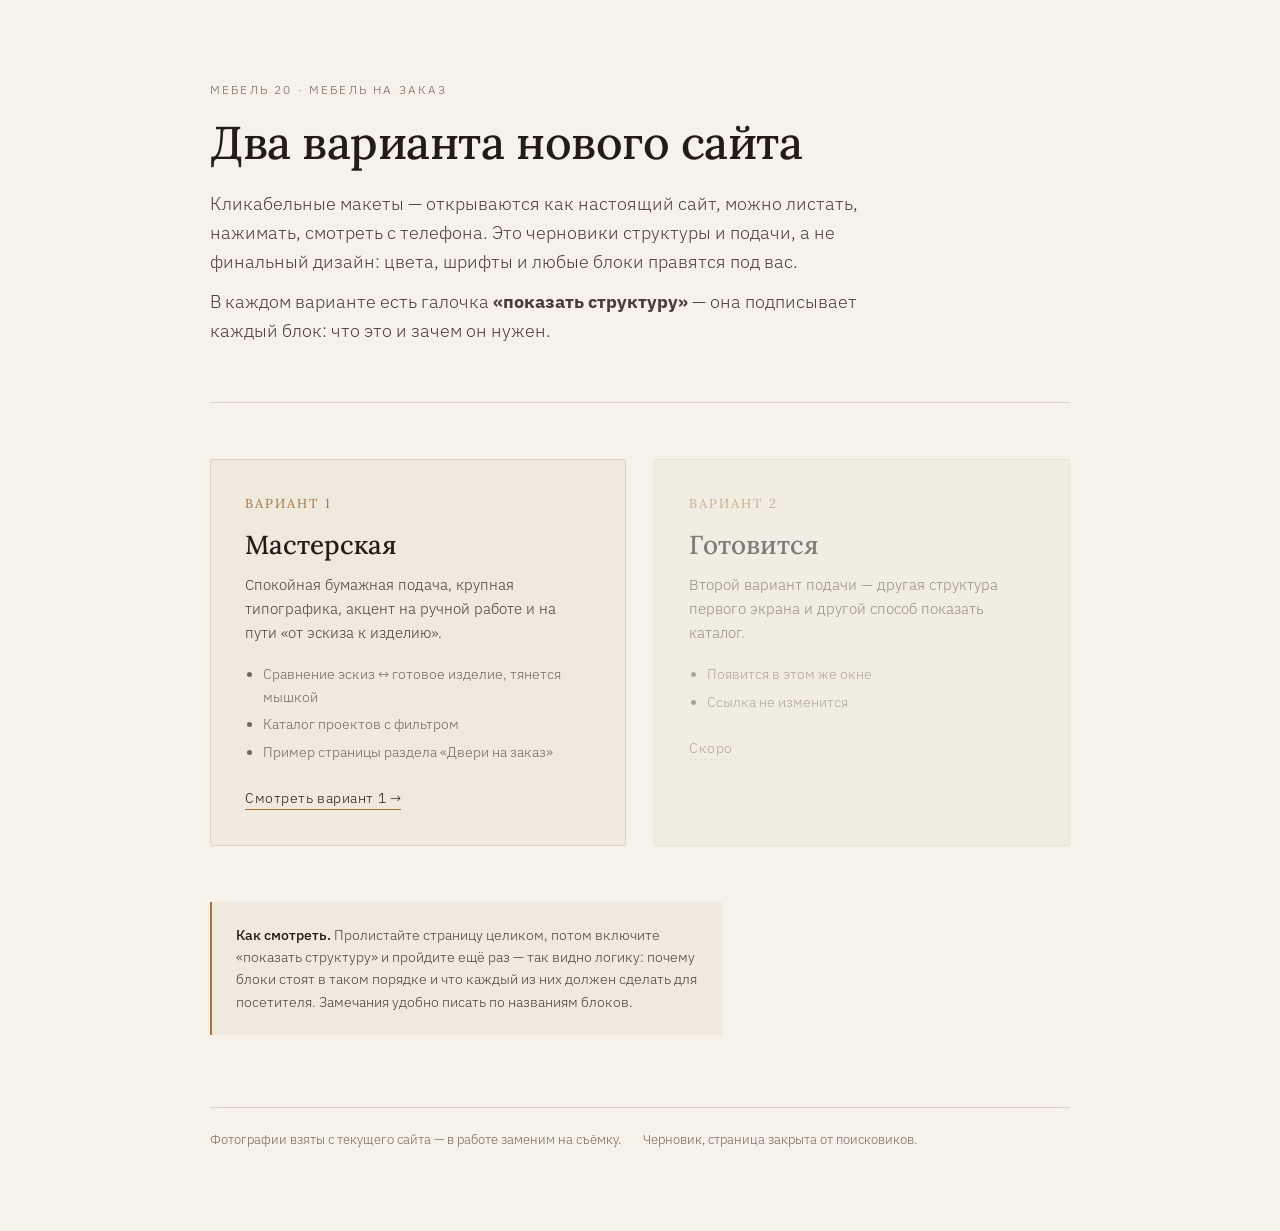
==== index.html @ a3d63a3e "Вариант 1 прототипа и страница выбора" ====
<!doctype html>
<html lang="ru">
<meta charset="utf-8">
<meta name="viewport" content="width=device-width, initial-scale=1">
<meta name="robots" content="noindex, nofollow">
<title>Мебель 20 — варианты нового сайта</title>
<link rel="stylesheet" href="https://fonts.googleapis.com/css2?family=Lora:ital,wght@0,400;0,500;0,600;1,400&family=IBM+Plex+Sans:wght@300;400;500;600&display=swap">
<style>
:root{
  --paper:#F6F2EA; --paper-2:#EFE9DE; --ink:#221B16; --ink-soft:#4A3F37;
  --muted:#736657; --line:#DCD3C4; --wood:#A9743F;
  --f-display:'Lora',Georgia,'Times New Roman',serif;
  --f-text:'IBM Plex Sans',-apple-system,Segoe UI,Roboto,sans-serif;
}
*{box-sizing:border-box}
body{margin:0;background:var(--paper);color:var(--ink);font-family:var(--f-text);
  font-weight:300;-webkit-font-smoothing:antialiased;line-height:1.6}
.wrap{max-width:940px;margin:0 auto;padding:clamp(32px,7vw,80px) clamp(20px,5vw,40px)}
.eyebrow{font-size:12px;letter-spacing:.18em;text-transform:uppercase;color:var(--muted);margin:0 0 18px}
h1{font-family:var(--f-display);font-weight:500;font-size:clamp(30px,5.5vw,46px);
  line-height:1.15;margin:0 0 20px;letter-spacing:-.01em}
.lead{font-size:clamp(15px,2.2vw,18px);color:var(--ink-soft);max-width:62ch;margin:0 0 12px}
.rule{height:1px;background:var(--line);margin:clamp(32px,6vw,56px) 0}
.cards{display:grid;grid-template-columns:repeat(auto-fit,minmax(300px,1fr));gap:clamp(16px,3vw,28px)}
.card{display:block;text-decoration:none;color:inherit;background:var(--paper-2);
  border:1px solid var(--line);border-radius:2px;padding:clamp(24px,4vw,34px);
  transition:transform .25s ease,box-shadow .25s ease,border-color .25s ease}
.card:hover{transform:translateY(-3px);box-shadow:0 14px 34px rgba(34,27,22,.10);border-color:var(--wood)}
.card .num{font-family:var(--f-display);font-size:13px;letter-spacing:.16em;
  text-transform:uppercase;color:var(--wood);display:block;margin-bottom:14px}
.card h2{font-family:var(--f-display);font-weight:500;font-size:clamp(21px,3vw,26px);margin:0 0 12px;line-height:1.25}
.card p{margin:0 0 18px;color:var(--ink-soft);font-size:15px}
.card ul{margin:0 0 22px;padding-left:18px;color:var(--muted);font-size:14px}
.card li{margin-bottom:5px}
.go{font-size:14px;letter-spacing:.04em;color:var(--ink);border-bottom:1px solid var(--wood);padding-bottom:2px}
.card.soon{opacity:.55;pointer-events:none}
.card.soon .go{color:var(--muted);border-bottom-style:dashed;border-color:var(--line)}
.note{margin-top:clamp(32px,6vw,56px);padding:22px 24px;border-left:2px solid var(--wood);
  background:var(--paper-2);font-size:14px;color:var(--ink-soft);max-width:64ch}
.note strong{font-weight:500;color:var(--ink)}
footer{margin-top:clamp(40px,7vw,72px);padding-top:22px;border-top:1px solid var(--line);
  font-size:13px;color:var(--muted);display:flex;flex-wrap:wrap;gap:8px 22px}
@media (prefers-reduced-motion:reduce){.card{transition:none}.card:hover{transform:none}}
</style>

<div class="wrap">
  <p class="eyebrow">Мебель 20 · мебель на заказ</p>
  <h1>Два варианта нового сайта</h1>
  <p class="lead">Кликабельные макеты — открываются как настоящий сайт, можно листать,
     нажимать, смотреть с телефона. Это черновики структуры и подачи, а не финальный
     дизайн: цвета, шрифты и любые блоки правятся под вас.</p>
  <p class="lead">В каждом варианте есть галочка <strong>«показать структуру»</strong> —
     она подписывает каждый блок: что это и зачем он нужен.</p>

  <div class="rule"></div>

  <div class="cards">
    <a class="card" href="v1/">
      <span class="num">Вариант 1</span>
      <h2>Мастерская</h2>
      <p>Спокойная бумажная подача, крупная типографика, акцент на ручной работе
         и на пути «от эскиза к изделию».</p>
      <ul>
        <li>Сравнение эскиз ↔ готовое изделие, тянется мышкой</li>
        <li>Каталог проектов с фильтром</li>
        <li>Пример страницы раздела «Двери на заказ»</li>
      </ul>
      <span class="go">Смотреть вариант 1 →</span>
    </a>

    <div class="card soon">
      <span class="num">Вариант 2</span>
      <h2>Готовится</h2>
      <p>Второй вариант подачи — другая структура первого экрана и другой способ
         показать каталог.</p>
      <ul>
        <li>Появится в этом же окне</li>
        <li>Ссылка не изменится</li>
      </ul>
      <span class="go">Скоро</span>
    </div>
  </div>

  <div class="note">
    <strong>Как смотреть.</strong> Пролистайте страницу целиком, потом включите
    «показать структуру» и пройдите ещё раз — так видно логику: почему блоки
    стоят в таком порядке и что каждый из них должен сделать для посетителя.
    Замечания удобно писать по названиям блоков.
  </div>

  <footer>
    <span>Фотографии взяты с текущего сайта — в работе заменим на съёмку.</span>
    <span>Черновик, страница закрыта от поисковиков.</span>
  </footer>
</div>
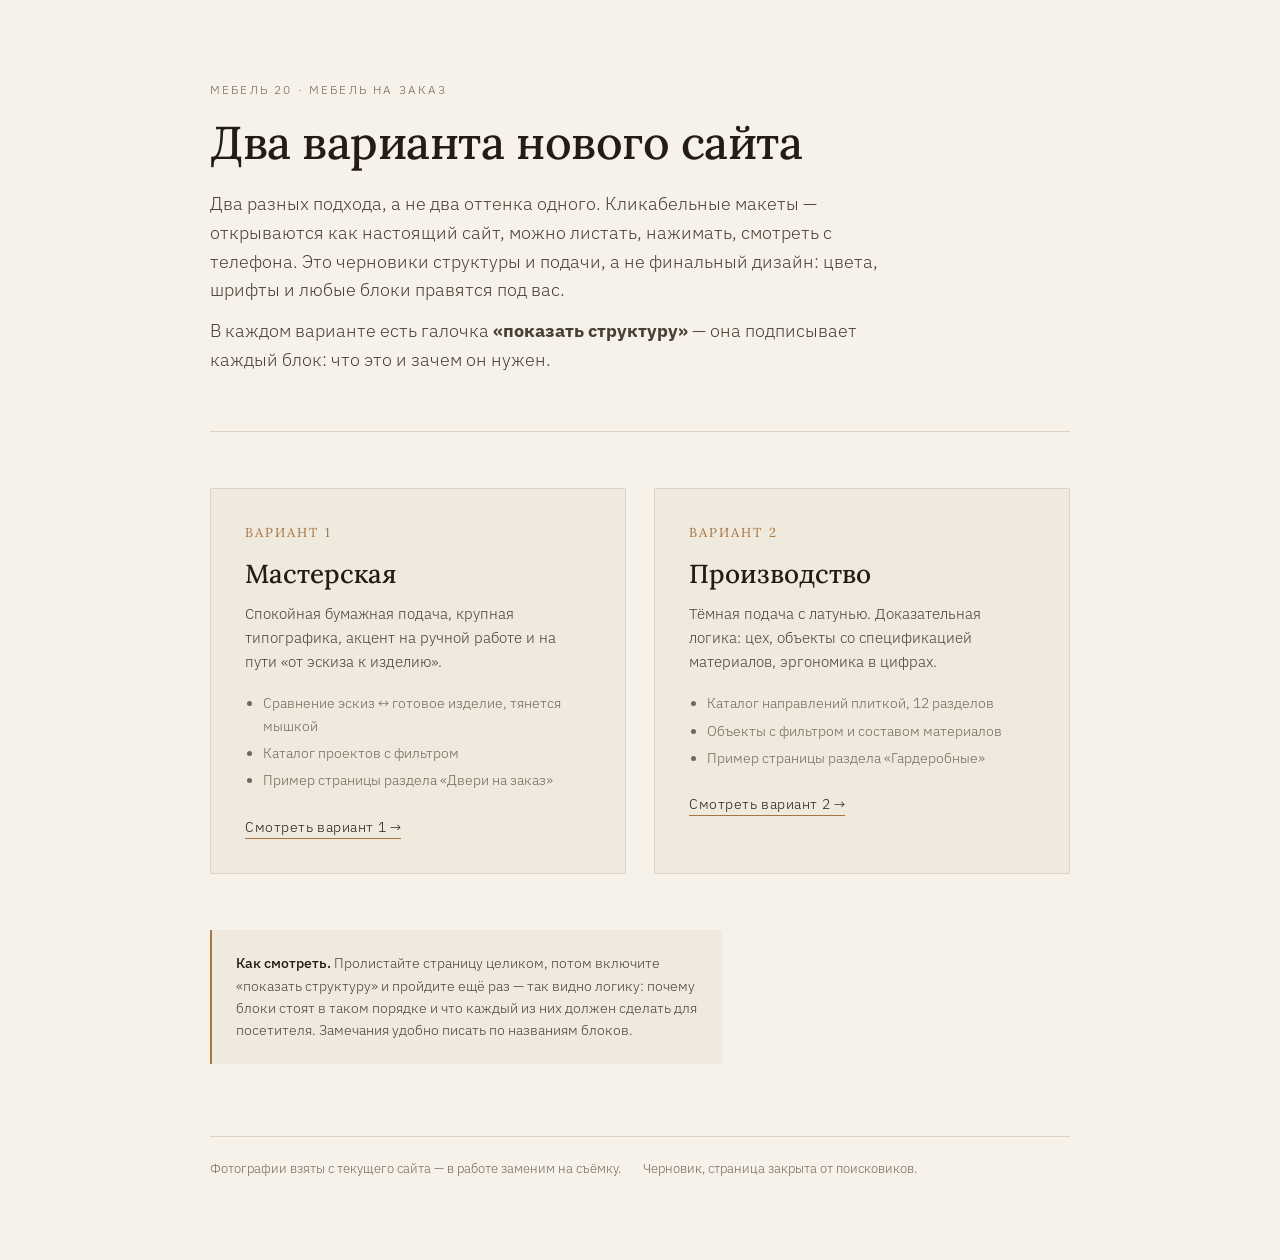
==== commit 9e2bd021: "Вариант 2 «Производство»: тёмная подача, каталог из 12 направлений, объекты со спецификацией, эргоно" ====
--- a/index.html
+++ b/index.html
@@ -46,7 +46,7 @@
 <div class="wrap">
   <p class="eyebrow">Мебель 20 · мебель на заказ</p>
   <h1>Два варианта нового сайта</h1>
-  <p class="lead">Кликабельные макеты — открываются как настоящий сайт, можно листать,
+  <p class="lead">Два разных подхода, а не два оттенка одного. Кликабельные макеты — открываются как настоящий сайт, можно листать,
      нажимать, смотреть с телефона. Это черновики структуры и подачи, а не финальный
      дизайн: цвета, шрифты и любые блоки правятся под вас.</p>
   <p class="lead">В каждом варианте есть галочка <strong>«показать структуру»</strong> —
@@ -68,17 +68,18 @@
       <span class="go">Смотреть вариант 1 →</span>
     </a>
 
-    <div class="card soon">
+    <a class="card" href="v2/">
       <span class="num">Вариант 2</span>
-      <h2>Готовится</h2>
-      <p>Второй вариант подачи — другая структура первого экрана и другой способ
-         показать каталог.</p>
+      <h2>Производство</h2>
+      <p>Тёмная подача с латунью. Доказательная логика: цех, объекты со спецификацией
+         материалов, эргономика в цифрах.</p>
       <ul>
-        <li>Появится в этом же окне</li>
-        <li>Ссылка не изменится</li>
+        <li>Каталог направлений плиткой, 12 разделов</li>
+        <li>Объекты с фильтром и составом материалов</li>
+        <li>Пример страницы раздела «Гардеробные»</li>
       </ul>
-      <span class="go">Скоро</span>
-    </div>
+      <span class="go">Смотреть вариант 2 →</span>
+    </a>
   </div>
 
   <div class="note">
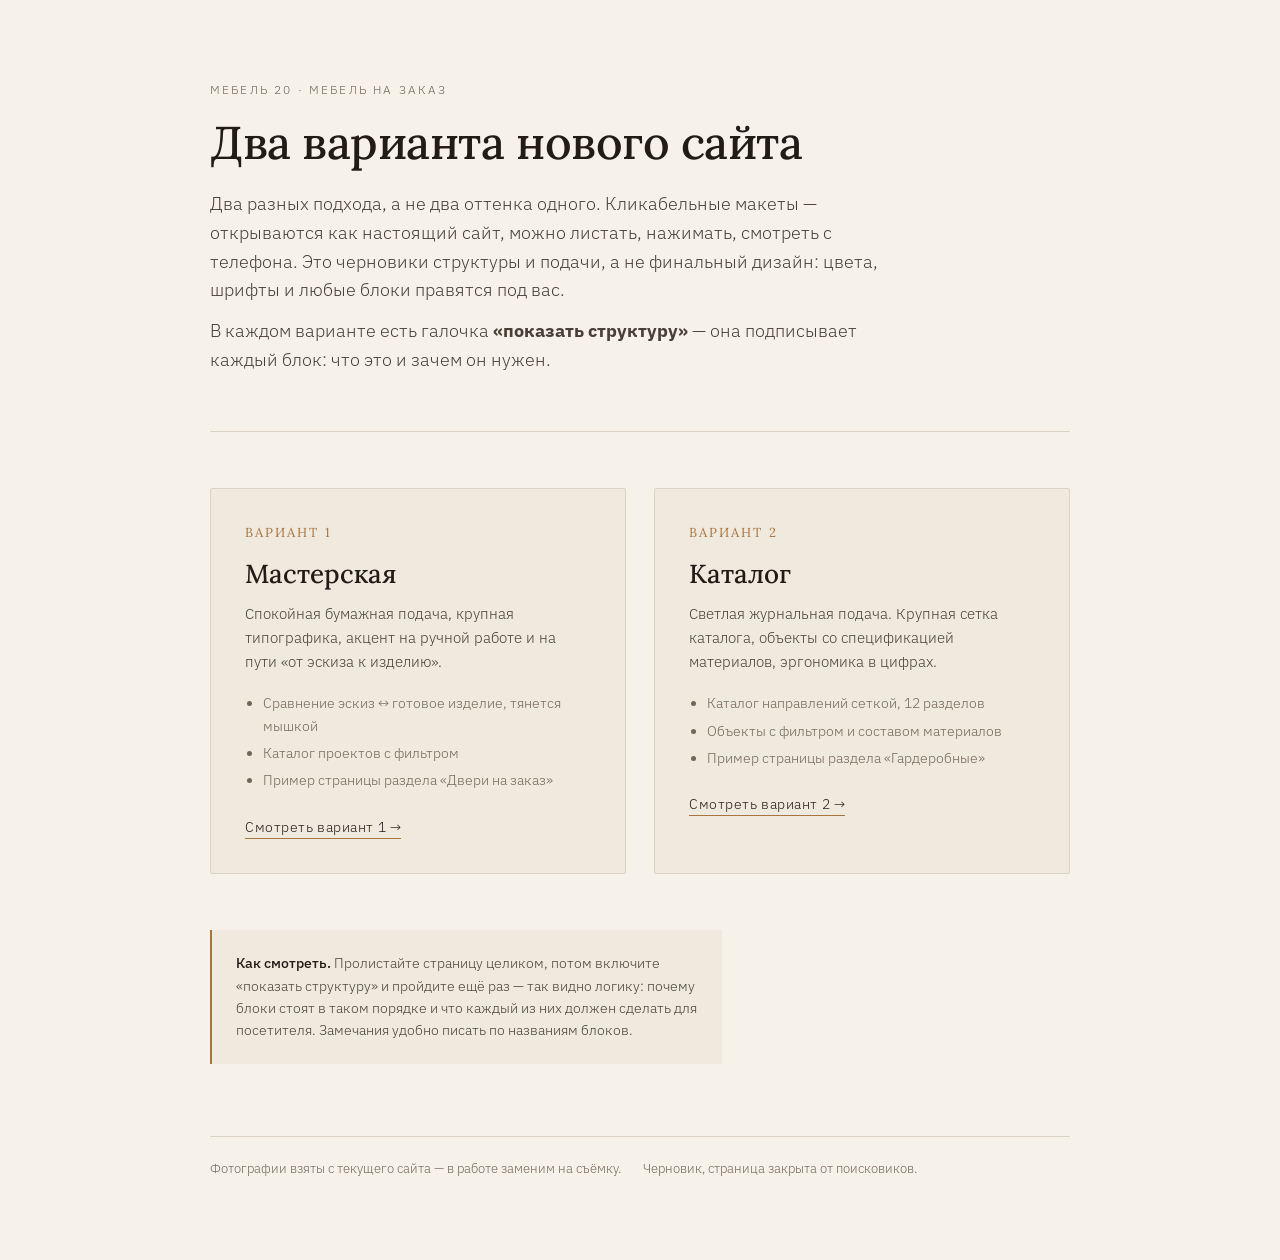
==== commit a4e41d7d: "Вариант 2 переделан: светлая журнальная подача вместо тёмной, шрифт Golos Text, зелёный акцент, ката" ====
--- a/index.html
+++ b/index.html
@@ -70,11 +70,11 @@
 
     <a class="card" href="v2/">
       <span class="num">Вариант 2</span>
-      <h2>Производство</h2>
-      <p>Тёмная подача с латунью. Доказательная логика: цех, объекты со спецификацией
+      <h2>Каталог</h2>
+      <p>Светлая журнальная подача. Крупная сетка каталога, объекты со спецификацией
          материалов, эргономика в цифрах.</p>
       <ul>
-        <li>Каталог направлений плиткой, 12 разделов</li>
+        <li>Каталог направлений сеткой, 12 разделов</li>
         <li>Объекты с фильтром и составом материалов</li>
         <li>Пример страницы раздела «Гардеробные»</li>
       </ul>
